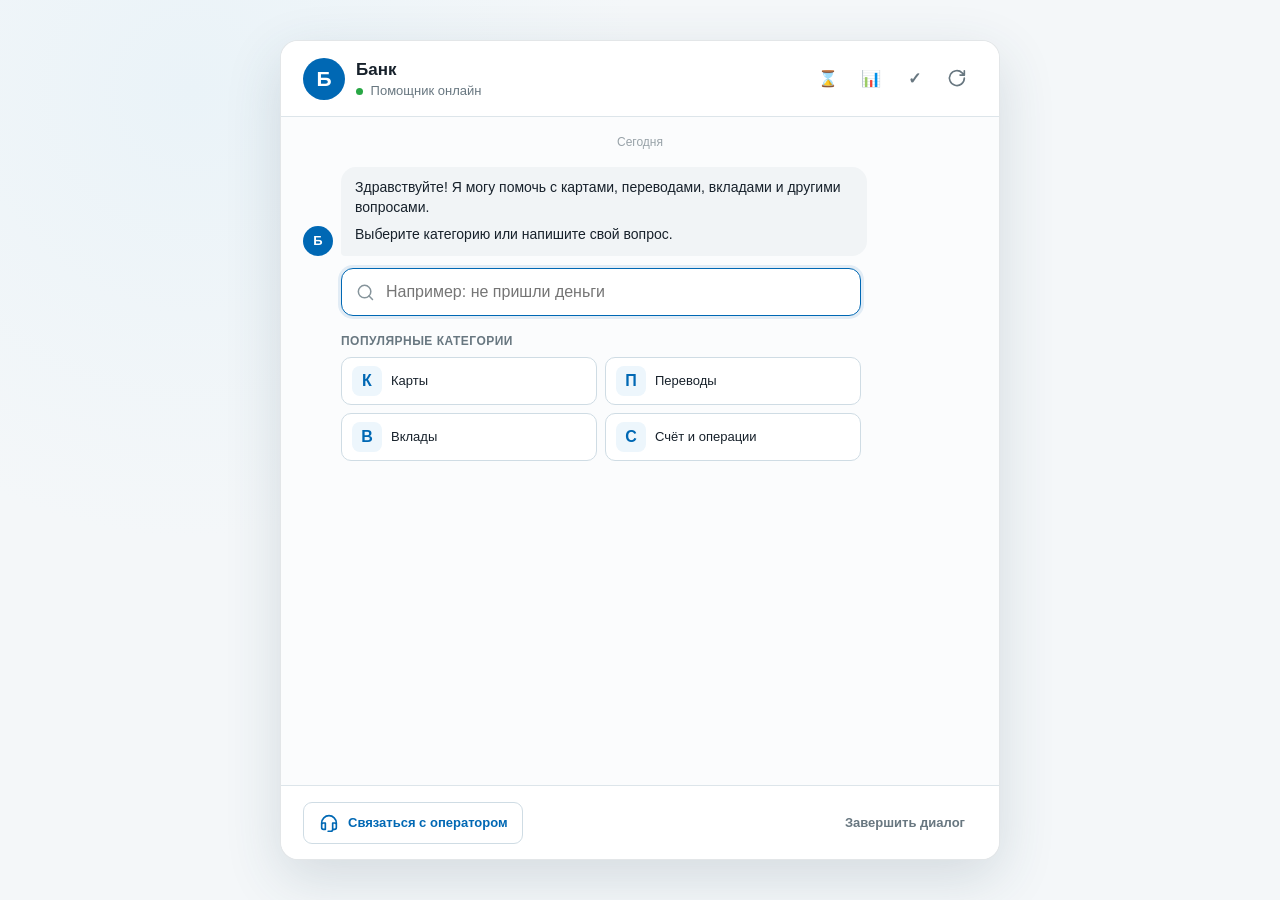
==== index.html @ 4fdb2860 "Add bank chatbot MVP prototype" ====
<!doctype html>
<html lang="ru">
  <head>
    <meta charset="UTF-8" />
    <meta name="viewport" content="width=device-width, initial-scale=1.0" />
    <title>Банк — чат-помощник</title>
    <link rel="stylesheet" href="styles.css" />
  </head>
  <body>
    <a class="skip-link" href="#chatBody">Перейти к диалогу</a>
    <main class="chat-app" aria-label="Чат-помощник банка">
      <header class="chat-header">
        <div class="bank-brand">
          <div class="bank-logo" aria-hidden="true">Б</div>
          <div>
            <h1>Банк</h1>
            <p><span class="status-dot"></span> Помощник онлайн</p>
          </div>
        </div>
        <div class="header-actions">
          <button class="icon-button" id="historyButton" type="button" title="История диалогов" aria-label="История диалогов">⌛</button>
          <button class="icon-button" id="analyticsButton" type="button" title="Аналитика" aria-label="Аналитика">📊</button>
          <a class="icon-button test-link" href="test.html" title="Тестирование" aria-label="Открыть тестирование">✓</a>
          <button class="icon-button" id="restartButton" type="button" title="Начать заново" aria-label="Начать заново">
            <svg viewBox="0 0 24 24" aria-hidden="true">
              <path d="M20 11a8.1 8.1 0 1 1-2.4-5.7L20 7.7M20 3v4.7h-4.7" />
            </svg>
          </button>
        </div>
      </header>

      <section class="chat-body" id="chatBody" aria-live="polite">
        <div class="chat-date">Сегодня</div>
        <div class="message-row bot-row">
          <div class="bot-avatar" aria-hidden="true">Б</div>
          <div class="message bot-message">
            <p>Здравствуйте! Я могу помочь с картами, переводами, вкладами и другими вопросами.</p>
            <p>Выберите категорию или напишите свой вопрос.</p>
          </div>
        </div>

        <div class="starter-panel" id="starterPanel">
          <label class="search-box" for="searchInput">
            <svg viewBox="0 0 24 24" aria-hidden="true">
              <path d="m21 21-4.4-4.4m2.4-5.1a7.5 7.5 0 1 1-15 0 7.5 7.5 0 0 1 15 0Z" />
            </svg>
            <input id="searchInput" type="search" placeholder="Например: не пришли деньги" autocomplete="off" />
          </label>

          <p class="section-label">Популярные категории</p>
          <div class="category-grid" id="categoryGrid"></div>
        </div>
      </section>

      <footer class="chat-footer">
        <button class="operator-button" id="operatorButton" type="button">
          <svg viewBox="0 0 24 24" aria-hidden="true">
            <path d="M4 13v-1a8 8 0 0 1 16 0v1M4 13v4a2 2 0 0 0 2 2h2v-7H6a2 2 0 0 0-2 2Zm16 0v4a2 2 0 0 1-2 2h-2v-7h2a2 2 0 0 1 2 2ZM16 19c0 1.1-.9 2-2 2h-3" />
          </svg>
          Связаться с оператором
        </button>
        <button class="end-button" id="endButton" type="button">Завершить диалог</button>
      </footer>
    </main>

    <div class="modal-backdrop" id="operatorModal" hidden>
      <section class="modal" role="dialog" aria-modal="true" aria-labelledby="operatorTitle">
        <button class="modal-close" id="closeModal" type="button" aria-label="Закрыть">×</button>
        <div class="operator-icon" aria-hidden="true">
          <svg viewBox="0 0 24 24">
            <path d="M4 13v-1a8 8 0 0 1 16 0v1M4 13v4a2 2 0 0 0 2 2h2v-7H6a2 2 0 0 0-2 2Zm16 0v4a2 2 0 0 1-2 2h-2v-7h2a2 2 0 0 1 2 2Z" />
          </svg>
        </div>
        <h2 id="operatorTitle">Перейти к оператору?</h2>
        <p>Оператор ответит вам в течение <strong>≈ 5 минут</strong>. Мы сохраним историю переписки.</p>
        <div class="modal-actions">
          <button class="secondary-button" id="stayWithBot" type="button">Остаться с ботом</button>
          <button class="primary-button" id="confirmOperator" type="button">Перейти</button>
        </div>
      </section>
    </div>

    <div class="toast" id="toast" role="status" aria-live="polite"></div>

    <div class="modal-backdrop" id="historyModal" hidden>
      <section class="modal wide-modal" role="dialog" aria-modal="true" aria-labelledby="historyTitle">
        <button class="modal-close" data-close-modal="historyModal" type="button" aria-label="Закрыть">×</button>
        <h2 id="historyTitle">История диалогов</h2>
        <div class="history-list" id="historyList"></div>
        <div class="modal-actions single-action">
          <button class="secondary-button" id="clearHistory" type="button">Очистить историю</button>
        </div>
      </section>
    </div>

    <div class="modal-backdrop" id="analyticsModal" hidden>
      <section class="modal wide-modal" role="dialog" aria-modal="true" aria-labelledby="analyticsTitle">
        <button class="modal-close" data-close-modal="analyticsModal" type="button" aria-label="Закрыть">×</button>
        <h2 id="analyticsTitle">Аналитика прототипа</h2>
        <div class="analytics-grid" id="analyticsGrid"></div>
        <div class="modal-actions single-action">
          <button class="primary-button" id="exportAnalytics" type="button">Экспорт в CSV</button>
        </div>
      </section>
    </div>

    <script src="search-core.js"></script>
    <script src="script.js"></script>
  </body>
</html>
---- styles.css ----
:root {
  --blue: #0068b4;
  --blue-dark: #00558f;
  --blue-pale: #edf6fc;
  --ink: #17212b;
  --muted: #687780;
  --line: #dde5ea;
  --surface: #ffffff;
  --bot: #f1f4f6;
  --danger: #a32929;
}

* {
  box-sizing: border-box;
}

body {
  margin: 0;
  min-height: 100vh;
  display: grid;
  place-items: center;
  background:
    radial-gradient(circle at 15% 10%, #eaf3f8 0, transparent 28rem),
    #f4f7f9;
  color: var(--ink);
  font-family: Inter, "Segoe UI", Arial, sans-serif;
}

button,
input {
  font: inherit;
}

button {
  cursor: pointer;
}

.skip-link {
  position: fixed;
  left: 12px;
  top: -60px;
  z-index: 100;
  padding: 10px 14px;
  border-radius: 8px;
  background: #17212b;
  color: white;
}

.skip-link:focus {
  top: 12px;
}

:focus-visible {
  outline: 3px solid #f0a500;
  outline-offset: 3px;
}

.chat-app {
  width: min(720px, calc(100vw - 32px));
  height: min(820px, calc(100vh - 32px));
  min-height: 560px;
  display: grid;
  grid-template-rows: auto 1fr auto;
  overflow: hidden;
  background: var(--surface);
  border: 1px solid rgba(30, 55, 70, 0.12);
  border-radius: 18px;
  box-shadow: 0 18px 55px rgba(45, 77, 95, 0.16);
}

.chat-header {
  height: 76px;
  display: flex;
  align-items: center;
  justify-content: space-between;
  padding: 0 22px;
  border-bottom: 1px solid var(--line);
  background: var(--surface);
}

.header-actions {
  display: flex;
  align-items: center;
  gap: 3px;
}

.test-link {
  display: grid;
  place-items: center;
  text-decoration: none;
  font-weight: 800;
}

.bank-brand {
  display: flex;
  align-items: center;
  gap: 11px;
}

.bank-logo,
.bot-avatar {
  display: grid;
  place-items: center;
  border-radius: 50%;
  color: white;
  background: var(--blue);
  font-weight: 800;
}

.bank-logo {
  width: 42px;
  height: 42px;
  font-size: 21px;
}

.bank-brand h1 {
  margin: 0 0 3px;
  font-size: 17px;
}

.bank-brand p {
  margin: 0;
  color: var(--muted);
  font-size: 13px;
}

.status-dot {
  display: inline-block;
  width: 7px;
  height: 7px;
  margin-right: 4px;
  border-radius: 50%;
  background: #28a745;
}

.icon-button,
.modal-close {
  border: 0;
  background: transparent;
  color: var(--muted);
}

.icon-button {
  width: 40px;
  height: 40px;
  display: grid;
  place-items: center;
  border-radius: 50%;
}

.icon-button:hover {
  background: var(--bot);
}

.icon-button svg,
.operator-button svg,
.search-box svg,
.operator-icon svg {
  width: 22px;
  fill: none;
  stroke: currentColor;
  stroke-width: 1.8;
  stroke-linecap: round;
  stroke-linejoin: round;
}

.chat-body {
  overflow-y: auto;
  padding: 18px 22px 24px;
  background: #fbfcfd;
  scroll-behavior: smooth;
}

.chat-date {
  margin: 0 0 18px;
  color: #98a2a8;
  text-align: center;
  font-size: 12px;
}

.message-row {
  display: flex;
  align-items: flex-end;
  gap: 8px;
  margin: 10px 0;
}

.user-row {
  justify-content: flex-end;
}

.bot-avatar {
  flex: 0 0 30px;
  width: 30px;
  height: 30px;
  font-size: 13px;
}

.message {
  max-width: 78%;
  padding: 11px 14px;
  border-radius: 15px;
  line-height: 1.42;
  font-size: 14px;
}

.message p {
  margin: 0;
}

.message p + p {
  margin-top: 7px;
}

.bot-message {
  border-bottom-left-radius: 4px;
  background: var(--bot);
}

.user-message {
  border-bottom-right-radius: 4px;
  background: var(--blue);
  color: white;
}

.starter-panel {
  margin: 12px 0 0 38px;
  max-width: 520px;
}

.search-box {
  height: 48px;
  display: flex;
  align-items: center;
  gap: 9px;
  padding: 0 13px;
  border: 1px solid var(--line);
  border-radius: 12px;
  background: white;
  color: #86949b;
  transition: border-color 0.15s, box-shadow 0.15s;
}

.search-box:focus-within {
  border-color: var(--blue);
  box-shadow: 0 0 0 3px rgba(0, 104, 180, 0.10);
}

.search-box svg {
  flex: 0 0 20px;
}

.search-box input {
  width: 100%;
  border: 0;
  outline: 0;
  color: var(--ink);
  background: transparent;
}

.section-label {
  margin: 18px 0 9px;
  color: var(--muted);
  font-size: 12px;
  font-weight: 700;
  text-transform: uppercase;
  letter-spacing: 0.04em;
}

.category-grid,
.option-grid {
  display: grid;
  grid-template-columns: repeat(2, minmax(0, 1fr));
  gap: 8px;
}

.category-button,
.option-button,
.action-button,
.back-button {
  min-height: 44px;
  border: 1px solid #cfdce4;
  border-radius: 10px;
  background: white;
  color: var(--ink);
  text-align: left;
  font-size: 13px;
  transition: 0.15s;
}

.category-button {
  display: flex;
  align-items: center;
  gap: 9px;
  padding: 8px 10px;
}

.category-button:hover,
.option-button:hover,
.action-button:hover,
.back-button:hover {
  border-color: var(--blue);
  background: var(--blue-pale);
  color: var(--blue-dark);
}

.category-icon {
  width: 30px;
  height: 30px;
  display: grid;
  place-items: center;
  flex: 0 0 30px;
  border-radius: 8px;
  background: var(--blue-pale);
  color: var(--blue);
  font-size: 16px;
  font-weight: 800;
}

.option-button,
.action-button,
.back-button {
  padding: 9px 12px;
}

.options-block {
  margin: 12px 0 10px 38px;
  max-width: 520px;
}

.action-row {
  display: flex;
  flex-wrap: wrap;
  gap: 8px;
  margin-top: 8px;
}

.action-button.primary-action {
  border-color: var(--blue);
  background: var(--blue);
  color: white;
}

.back-button {
  color: var(--blue);
  background: transparent;
  border-style: dashed;
}

.chat-footer {
  min-height: 74px;
  display: flex;
  align-items: center;
  justify-content: space-between;
  gap: 10px;
  padding: 12px 22px;
  border-top: 1px solid var(--line);
  background: white;
}

.wide-modal {
  width: min(620px, 100%);
  text-align: left;
}

.history-list {
  max-height: 420px;
  overflow-y: auto;
  margin: 16px 0;
}

.history-item {
  display: grid;
  gap: 5px;
  padding: 12px;
  border-bottom: 1px solid var(--line);
}

.history-item time {
  color: var(--muted);
  font-size: 12px;
}

.history-item p {
  margin: 3px 0 0;
  text-align: left;
}

.empty-state {
  text-align: center;
}

.analytics-grid {
  display: grid;
  grid-template-columns: repeat(3, minmax(0, 1fr));
  gap: 9px;
  margin: 16px 0;
}

.analytics-grid article {
  min-height: 92px;
  display: grid;
  place-items: center;
  align-content: center;
  gap: 5px;
  border: 1px solid var(--line);
  border-radius: 10px;
  background: var(--bot);
  text-align: center;
}

.analytics-grid strong {
  font-size: 28px;
  color: var(--blue);
}

.analytics-grid span {
  color: var(--muted);
  font-size: 12px;
}

.single-action {
  grid-template-columns: 1fr;
}

.ranked-option {
  display: flex;
  flex-direction: column;
  gap: 4px;
}

.ranked-option small {
  color: var(--muted);
  font-size: 11px;
}

.operator-button,
.end-button,
.primary-button,
.secondary-button {
  min-height: 42px;
  border-radius: 9px;
  font-weight: 700;
  font-size: 13px;
}

.operator-button {
  display: inline-flex;
  align-items: center;
  gap: 8px;
  padding: 0 14px;
  border: 1px solid #cfdce4;
  background: white;
  color: var(--blue);
}

.operator-button:hover {
  border-color: var(--blue);
  background: var(--blue-pale);
}

.end-button {
  padding: 0 12px;
  border: 0;
  background: transparent;
  color: var(--muted);
}

.end-button:hover {
  color: var(--danger);
}

.modal-backdrop {
  position: fixed;
  inset: 0;
  z-index: 10;
  display: grid;
  place-items: center;
  padding: 20px;
  background: rgba(20, 35, 45, 0.42);
  backdrop-filter: blur(3px);
}

.modal-backdrop[hidden] {
  display: none;
}

.modal {
  position: relative;
  width: min(420px, 100%);
  padding: 30px 26px 24px;
  border-radius: 16px;
  background: white;
  box-shadow: 0 20px 60px rgba(0, 0, 0, 0.22);
  text-align: center;
}

.modal-close {
  position: absolute;
  top: 8px;
  right: 10px;
  width: 34px;
  height: 34px;
  border-radius: 50%;
  font-size: 24px;
  line-height: 1;
}

.operator-icon {
  width: 54px;
  height: 54px;
  display: grid;
  place-items: center;
  margin: 0 auto 12px;
  border-radius: 50%;
  background: var(--blue-pale);
  color: var(--blue);
}

.operator-icon svg {
  width: 28px;
}

.modal h2 {
  margin: 0 0 8px;
  font-size: 20px;
}

.modal p {
  margin: 0 auto 20px;
  max-width: 330px;
  color: var(--muted);
  line-height: 1.5;
  font-size: 14px;
}

.modal-actions {
  display: grid;
  grid-template-columns: 1fr 1fr;
  gap: 9px;
}

.primary-button,
.secondary-button {
  border: 1px solid var(--blue);
  padding: 0 12px;
}

.primary-button {
  background: var(--blue);
  color: white;
}

.secondary-button {
  background: white;
  color: var(--blue);
}

.toast {
  position: fixed;
  left: 50%;
  bottom: 24px;
  z-index: 20;
  max-width: calc(100vw - 32px);
  transform: translate(-50%, 20px);
  padding: 11px 16px;
  border-radius: 8px;
  background: #26343d;
  color: white;
  font-size: 13px;
  opacity: 0;
  pointer-events: none;
  transition: 0.2s;
}

.toast.visible {
  transform: translate(-50%, 0);
  opacity: 1;
}

@media (max-width: 600px) {
  body {
    display: block;
  }

  .chat-app {
    width: 100vw;
    height: 100dvh;
    min-height: 480px;
    border: 0;
    border-radius: 0;
  }

  .chat-header,
  .chat-footer {
    padding-left: 14px;
    padding-right: 14px;
  }

  .chat-body {
    padding-left: 14px;
    padding-right: 14px;
  }

  .starter-panel,
  .options-block {
    margin-left: 0;
  }

  .message {
    max-width: 86%;
  }

  .category-grid,
  .option-grid {
    grid-template-columns: 1fr;
  }

  .operator-button {
    font-size: 12px;
  }

  .end-button {
    font-size: 12px;
  }
}
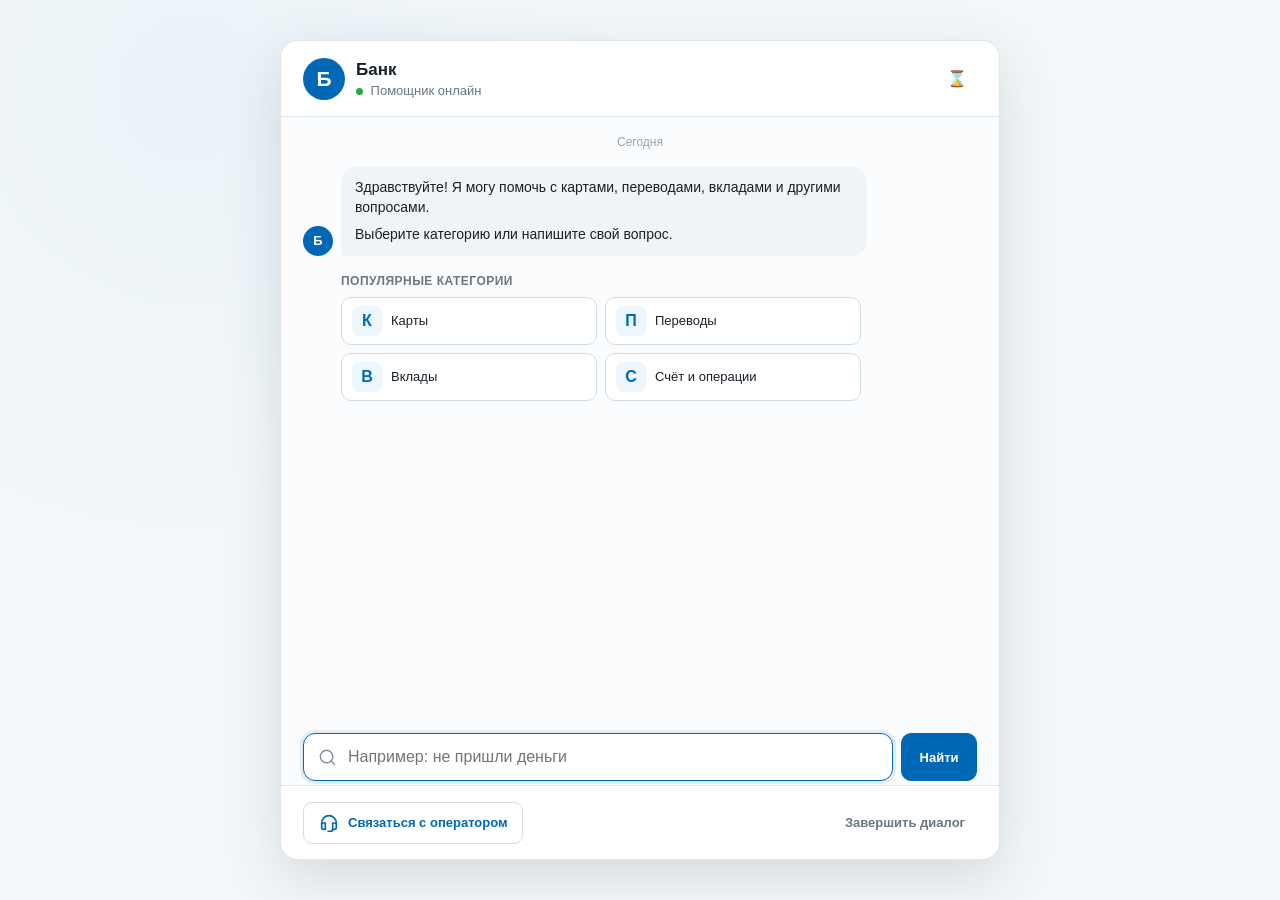
==== commit ec763fcd: "Improve bank chatbot prototype Co-authored-by: Copilot App <223556219+Copilot@users.noreply.github.c" ====
--- a/index.html
+++ b/index.html
@@ -19,9 +19,11 @@
         </div>
         <div class="header-actions">
           <button class="icon-button" id="historyButton" type="button" title="История диалогов" aria-label="История диалогов">⌛</button>
-          <button class="icon-button" id="analyticsButton" type="button" title="Аналитика" aria-label="Аналитика">📊</button>
-          <a class="icon-button test-link" href="test.html" title="Тестирование" aria-label="Открыть тестирование">✓</a>
-          <button class="icon-button" id="restartButton" type="button" title="Начать заново" aria-label="Начать заново">
+          <button class="icon-button" id="analyticsButton" data-admin-only hidden type="button" title="Аналитика" aria-label="Аналитика">📊</button>
+          <a class="icon-button test-link" data-admin-only hidden href="test.html" title="Тестирование" aria-label="Открыть тестирование">✓</a>
+          <span class="admin-badge" data-admin-only hidden>Администратор</span>
+          <button class="admin-exit-button" id="adminExitButton" data-admin-only hidden type="button">Выйти</button>
+          <button class="icon-button" id="restartButton" data-admin-only hidden type="button" title="Начать заново" aria-label="Начать заново">
             <svg viewBox="0 0 24 24" aria-hidden="true">
               <path d="M20 11a8.1 8.1 0 1 1-2.4-5.7L20 7.7M20 3v4.7h-4.7" />
             </svg>
@@ -40,17 +42,22 @@
         </div>
 
         <div class="starter-panel" id="starterPanel">
+          <p class="section-label">Популярные категории</p>
+          <div class="category-grid" id="categoryGrid"></div>
+        </div>
+      </section>
+
+      <form class="persistent-search" id="searchForm" role="search">
+        <div class="search-controls">
           <label class="search-box" for="searchInput">
             <svg viewBox="0 0 24 24" aria-hidden="true">
               <path d="m21 21-4.4-4.4m2.4-5.1a7.5 7.5 0 1 1-15 0 7.5 7.5 0 0 1 15 0Z" />
             </svg>
-            <input id="searchInput" type="search" placeholder="Например: не пришли деньги" autocomplete="off" />
+            <input id="searchInput" type="search" placeholder="Например: не пришли деньги" autocomplete="off" aria-label="Поиск по ключевым словам" />
           </label>
-
-          <p class="section-label">Популярные категории</p>
-          <div class="category-grid" id="categoryGrid"></div>
+          <button class="search-submit" type="submit">Найти</button>
         </div>
-      </section>
+      </form>
 
       <footer class="chat-footer">
         <button class="operator-button" id="operatorButton" type="button">
@@ -72,7 +79,7 @@
           </svg>
         </div>
         <h2 id="operatorTitle">Перейти к оператору?</h2>
-        <p>Оператор ответит вам в течение <strong>≈ 5 минут</strong>. Мы сохраним историю переписки.</p>
+        <p>Оператор ответит вам в течение <strong>≈ 5 минут</strong>. Бот может помочь быстрее — без ожидания оператора. При необходимости вы всегда сможете обратиться к сотруднику. История переписки сохранится.</p>
         <div class="modal-actions">
           <button class="secondary-button" id="stayWithBot" type="button">Остаться с ботом</button>
           <button class="primary-button" id="confirmOperator" type="button">Перейти</button>
--- a/styles.css
+++ b/styles.css
@@ -35,6 +35,10 @@
   cursor: pointer;
 }
 
+[hidden] {
+  display: none !important;
+}
+
 .skip-link {
   position: fixed;
   left: 12px;
@@ -60,7 +64,7 @@
   height: min(820px, calc(100vh - 32px));
   min-height: 560px;
   display: grid;
-  grid-template-rows: auto 1fr auto;
+  grid-template-rows: auto minmax(0, 1fr) auto auto;
   overflow: hidden;
   background: var(--surface);
   border: 1px solid rgba(30, 55, 70, 0.12);
@@ -82,6 +86,25 @@
   display: flex;
   align-items: center;
   gap: 3px;
+}
+
+.admin-badge {
+  padding: 6px 9px;
+  border-radius: 999px;
+  background: #fff5d6;
+  color: #7a5200;
+  font-size: 11px;
+  font-weight: 700;
+}
+
+.admin-exit-button {
+  min-height: 34px;
+  padding: 0 9px;
+  border: 1px solid var(--line);
+  border-radius: 8px;
+  background: #fff;
+  color: var(--muted);
+  font-size: 12px;
 }
 
 .test-link {
@@ -239,6 +262,38 @@
   background: white;
   color: #86949b;
   transition: border-color 0.15s, box-shadow 0.15s;
+}
+
+.search-controls {
+  display: flex;
+  align-items: stretch;
+  gap: 8px;
+}
+
+.search-controls .search-box {
+  flex: 1;
+  min-width: 0;
+}
+
+.search-submit {
+  min-width: 76px;
+  padding: 0 14px;
+  border: 1px solid var(--blue);
+  border-radius: 10px;
+  background: var(--blue);
+  color: #fff;
+  font-size: 13px;
+  font-weight: 700;
+}
+
+.search-submit:hover {
+  border-color: var(--blue-dark);
+  background: var(--blue-dark);
+}
+
+.persistent-search {
+  padding: 10px 22px 4px;
+  background: #fbfcfd;
 }
 
 .search-box:focus-within {
@@ -432,6 +487,10 @@
 .ranked-option small {
   color: var(--muted);
   font-size: 11px;
+}
+
+body:not(.admin-mode) .ranked-option small {
+  display: none;
 }
 
 .operator-button,
@@ -597,6 +656,10 @@
     padding-right: 14px;
   }
 
+  .persistent-search {
+    padding: 10px 14px 4px;
+  }
+
   .chat-body {
     padding-left: 14px;
     padding-right: 14px;
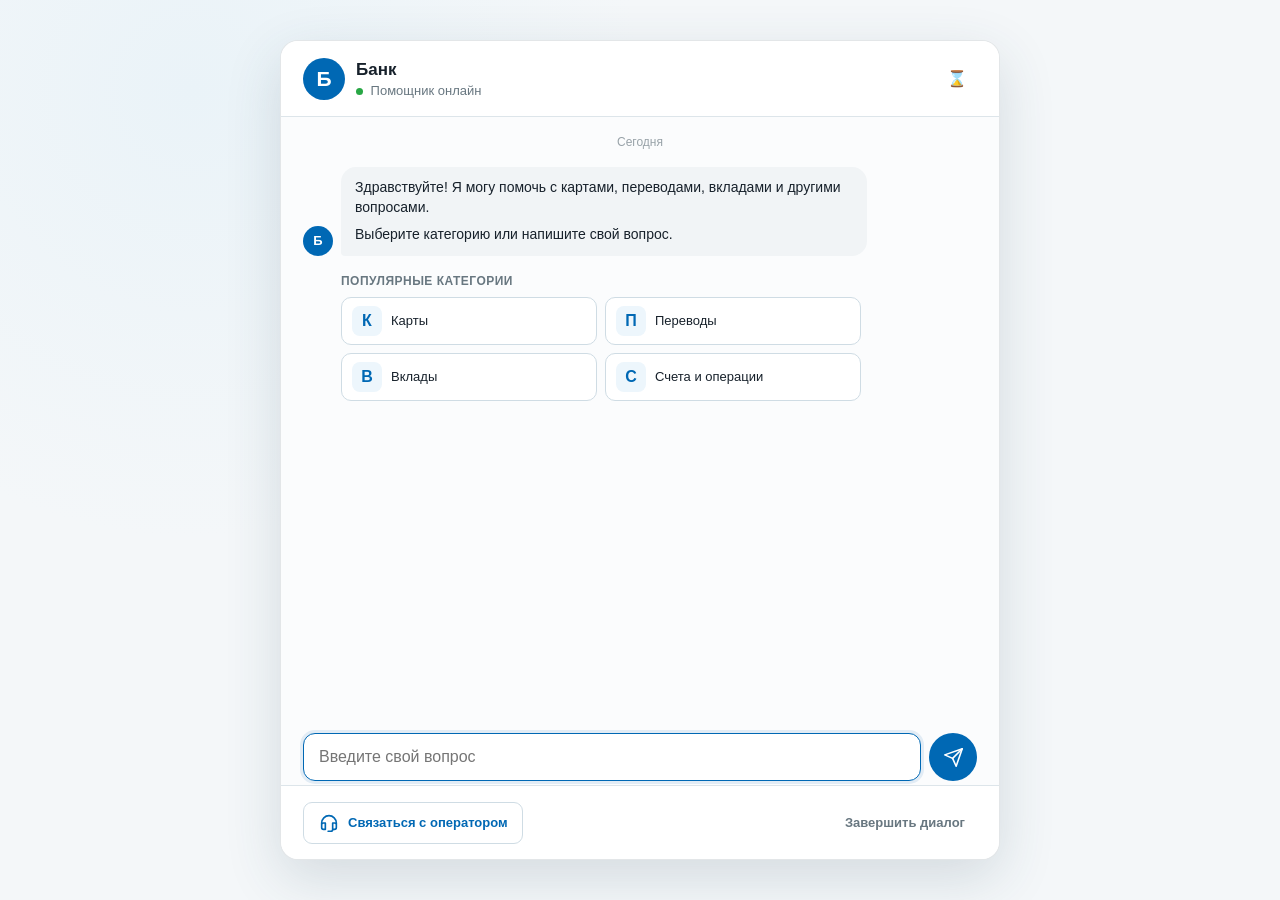
==== commit 333ac549: "Improve bank chatbot flow and update CJM Co-authored-by: Copilot App <223556219+Copilot@users.norepl" ====
--- a/index.html
+++ b/index.html
@@ -47,15 +47,17 @@
         </div>
       </section>
 
-      <form class="persistent-search" id="searchForm" role="search">
+      <form class="persistent-search" id="searchForm">
         <div class="search-controls">
           <label class="search-box" for="searchInput">
+            <input id="searchInput" type="text" placeholder="Введите свой вопрос" autocomplete="off" aria-label="Введите свой вопрос" />
+          </label>
+          <button class="search-submit" type="submit" aria-label="Отправить вопрос" title="Отправить вопрос">
             <svg viewBox="0 0 24 24" aria-hidden="true">
-              <path d="m21 21-4.4-4.4m2.4-5.1a7.5 7.5 0 1 1-15 0 7.5 7.5 0 0 1 15 0Z" />
+              <path d="M22 2 11 13" />
+              <path d="m22 2-7 20-4-9-9-4Z" />
             </svg>
-            <input id="searchInput" type="search" placeholder="Например: не пришли деньги" autocomplete="off" aria-label="Поиск по ключевым словам" />
-          </label>
-          <button class="search-submit" type="submit">Найти</button>
+          </button>
         </div>
       </form>
 
--- a/styles.css
+++ b/styles.css
@@ -276,18 +276,28 @@
 }
 
 .search-submit {
-  min-width: 76px;
-  padding: 0 14px;
-  border: 1px solid var(--blue);
-  border-radius: 10px;
+  width: 48px;
+  min-width: 48px;
+  display: grid;
+  place-items: center;
+  padding: 0;
+  border: 0;
+  border-radius: 50%;
   background: var(--blue);
   color: #fff;
-  font-size: 13px;
-  font-weight: 700;
+}
+
+.search-submit svg {
+  width: 21px;
+  height: 21px;
+  fill: none;
+  stroke: currentColor;
+  stroke-width: 1.8;
+  stroke-linecap: round;
+  stroke-linejoin: round;
 }
 
 .search-submit:hover {
-  border-color: var(--blue-dark);
   background: var(--blue-dark);
 }
 
